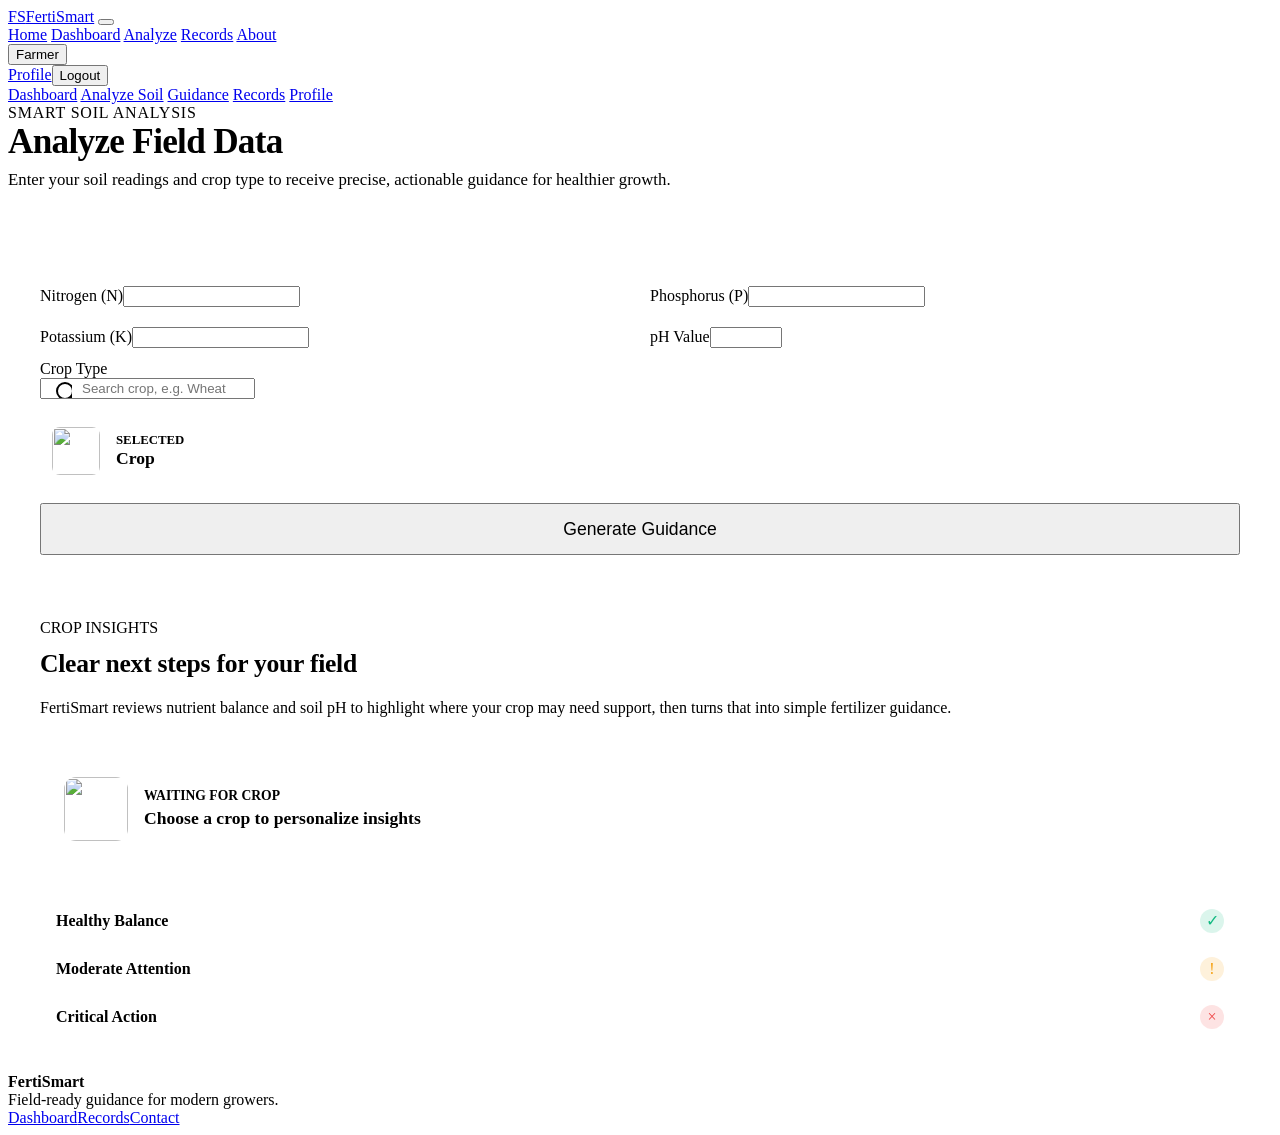
==== src/main/resources/static/soil-form.html @ 0a73ecd1 "Initial FertiSmart Upload" ====
<!DOCTYPE html>
<html lang="en">
<head>
    <meta charset="UTF-8">
    <meta name="viewport" content="width=device-width, initial-scale=1.0">
    <title>Smart Soil Analysis | FertiSmart</title>
    <link rel="stylesheet" href="/css/styles.css">
</head>
<body data-page="soil">
<div class="site-shell">
    <nav class="navbar">
        <a class="brand" href="/index.html"><span class="brand-mark">FS</span><span>FertiSmart</span></a>
        <button class="nav-toggle" data-nav-toggle aria-label="Open menu"><span class="menu-bars"></span></button>
        <div class="nav-links">
            <a href="/index.html" data-current="home">Home</a>
            <a href="/dashboard.html" data-current="dashboard" data-auth-only>Dashboard</a>
            <a href="/soil-form.html" data-current="soil" data-auth-only>Analyze</a>
            <a href="/history.html" data-current="history" data-auth-only>Records</a>
            <a href="/about.html" data-current="about">About</a>
        </div>
        <div class="nav-actions">

            <div class="profile-menu" data-auth-only>
                <button class="profile-trigger" data-profile-trigger><img class="avatar" src="/images/ui/profile-placeholder.svg" alt=""><span data-username>Farmer</span></button>
                <div class="dropdown"><a href="/profile.html">Profile</a><button data-logout>Logout</button></div>
            </div>
        </div>
    </nav>
    <main class="main layout">
        <aside class="sidebar">
            <a href="/dashboard.html" data-current="dashboard">Dashboard</a>
            <a href="/soil-form.html" data-current="soil">Analyze Soil</a>
            <a href="/result.html" data-current="result">Guidance</a>
            <a href="/history.html" data-current="history">Records</a>
            <a href="/profile.html" data-current="profile">Profile</a>
        </aside>
        <section>
            <div class="page-title" style="margin-bottom: 40px; border-bottom: 1px solid var(--line); padding-bottom: 24px;">
                <span class="eyebrow" style="color: var(--brand); letter-spacing: 0.05em;">SMART SOIL ANALYSIS</span>
                <h1 style="font-size: 2.2rem; letter-spacing: -0.02em; margin: 0;">Analyze Field Data</h1>
                <p style="margin: 8px 0 0; color: var(--muted); font-size: 1.05rem;">Enter your soil readings and crop type to receive precise, actionable guidance for healthier growth.</p>
            </div>
            <div class="grid two" style="gap: 32px; align-items: flex-start;">
                <form class="form-card form" id="soilForm" style="padding: 32px; border-radius: 20px;">
                    <div style="display: grid; grid-template-columns: 1fr 1fr; gap: 20px; margin-bottom: 8px;">
                        <div class="field"><label for="nitrogen">Nitrogen (N)</label><input id="nitrogen" name="nitrogen" type="number" step="0.01" min="0" required></div>
                        <div class="field"><label for="phosphorus">Phosphorus (P)</label><input id="phosphorus" name="phosphorus" type="number" step="0.01" min="0" required></div>
                        <div class="field"><label for="potassium">Potassium (K)</label><input id="potassium" name="potassium" type="number" step="0.01" min="0" required></div>
                        <div class="field"><label for="phValue">pH Value</label><input id="phValue" name="phValue" type="number" step="0.01" min="0" max="14" required></div>
                    </div>
                    <div class="field crop-field" data-crop-selector style="margin-top: 12px;">
                        <label for="cropSearch">Crop Type</label>
                        <input id="cropType" name="cropType" type="hidden" required>
                        <div class="crop-search-wrap" style="position: relative;">
                            <input id="cropSearch" class="crop-search-input" type="text" autocomplete="off" placeholder="Search crop, e.g. Wheat" aria-autocomplete="list" aria-expanded="false" style="padding-left: 40px;">
                            <svg style="position: absolute; left: 14px; top: 50%; transform: translateY(-50%); color: var(--muted);" width="18" height="18" fill="none" stroke="currentColor" stroke-width="2"><circle cx="11" cy="11" r="8"/><path d="M21 21l-4.35-4.35"/></svg>
                        </div>
                        <div class="crop-suggestions" data-crop-suggestions role="listbox"></div>
                        <div class="selected-crop-card" data-selected-crop hidden style="margin-top: 16px; padding: 12px; border-radius: 12px; background: var(--surface-2); border: 1px solid var(--line); display: flex; align-items: center; gap: 16px;">
                            <img src="/images/crops/generic.svg" alt="" style="width: 48px; height: 48px; border-radius: 8px; object-fit: cover;">
                            <div>
                                <span style="display: block; font-size: 0.8rem; color: var(--muted); text-transform: uppercase; font-weight: 600;">Selected</span>
                                <strong style="font-size: 1.1rem; color: var(--text);">Crop</strong>
                            </div>
                        </div>
                    </div>
                    <div class="error-text"></div>
                    <button class="btn primary" type="submit" style="width: 100%; margin-top: 16px; height: 52px; font-size: 1.1rem;">Generate Guidance</button>
                </form>
                
                <aside class="card" style="padding: 32px; border-radius: 20px; background: linear-gradient(180deg, var(--surface) 0%, var(--surface-2) 100%);">
                    <span class="eyebrow" style="color: var(--brand);">CROP INSIGHTS</span>
                    <h2 style="font-size: 1.6rem; margin: 12px 0; letter-spacing: -0.01em;">Clear next steps for your field</h2>
                    <p style="color: var(--muted); line-height: 1.6; margin-bottom: 32px;">FertiSmart reviews nutrient balance and soil pH to highlight where your crop may need support, then turns that into simple fertilizer guidance.</p>
                    
                    <div class="analysis-crop-spotlight" data-analysis-crop style="display: flex; align-items: center; gap: 16px; padding: 24px; background: var(--surface); border-radius: 16px; border: 1px solid var(--line); box-shadow: var(--shadow); margin-bottom: 32px;">
                        <img src="/images/crops/generic.svg" alt="" style="width: 64px; height: 64px; border-radius: 12px; object-fit: cover; border: 1px solid var(--line);">
                        <div>
                            <span style="display: block; font-size: 0.85rem; color: var(--muted); font-weight: 600; text-transform: uppercase; margin-bottom: 4px;">Waiting for crop</span>
                            <strong style="color: var(--text); font-size: 1.1rem;">Choose a crop to personalize insights</strong>
                        </div>
                    </div>
                    
                    <div class="grid" style="gap: 12px;">
                        <div style="display: flex; align-items: center; justify-content: space-between; padding: 12px 16px; background: var(--surface); border-radius: 12px; border: 1px solid var(--line);">
                            <span style="font-weight: 600; color: var(--text);">Healthy Balance</span>
                            <div style="width: 24px; height: 24px; border-radius: 50%; background: color-mix(in srgb, #10B981 15%, transparent); color: #10B981; display: grid; place-items: center;">✓</div>
                        </div>
                        <div style="display: flex; align-items: center; justify-content: space-between; padding: 12px 16px; background: var(--surface); border-radius: 12px; border: 1px solid var(--line);">
                            <span style="font-weight: 600; color: var(--text);">Moderate Attention</span>
                            <div style="width: 24px; height: 24px; border-radius: 50%; background: color-mix(in srgb, #F59E0B 15%, transparent); color: #F59E0B; display: grid; place-items: center;">!</div>
                        </div>
                        <div style="display: flex; align-items: center; justify-content: space-between; padding: 12px 16px; background: var(--surface); border-radius: 12px; border: 1px solid var(--line);">
                            <span style="font-weight: 600; color: var(--text);">Critical Action</span>
                            <div style="width: 24px; height: 24px; border-radius: 50%; background: color-mix(in srgb, #EF4444 15%, transparent); color: #EF4444; display: grid; place-items: center;">×</div>
                        </div>
                    </div>
                </aside>
            </div>
        </section>
    </main>
    <footer class="footer">
        <div class="footer-inner">
            <div><strong>FertiSmart</strong><br>Field-ready guidance for modern growers.</div>
            <div class="footer-links"><a href="/dashboard.html">Dashboard</a><a href="/history.html">Records</a><a href="/about.html">Contact</a></div>
        </div>
    </footer>
</div>
<div class="loader"><div class="spinner"></div></div>
<div class="toast-stack"></div>
<script src="/js/app.js"></script>
</body>
</html>
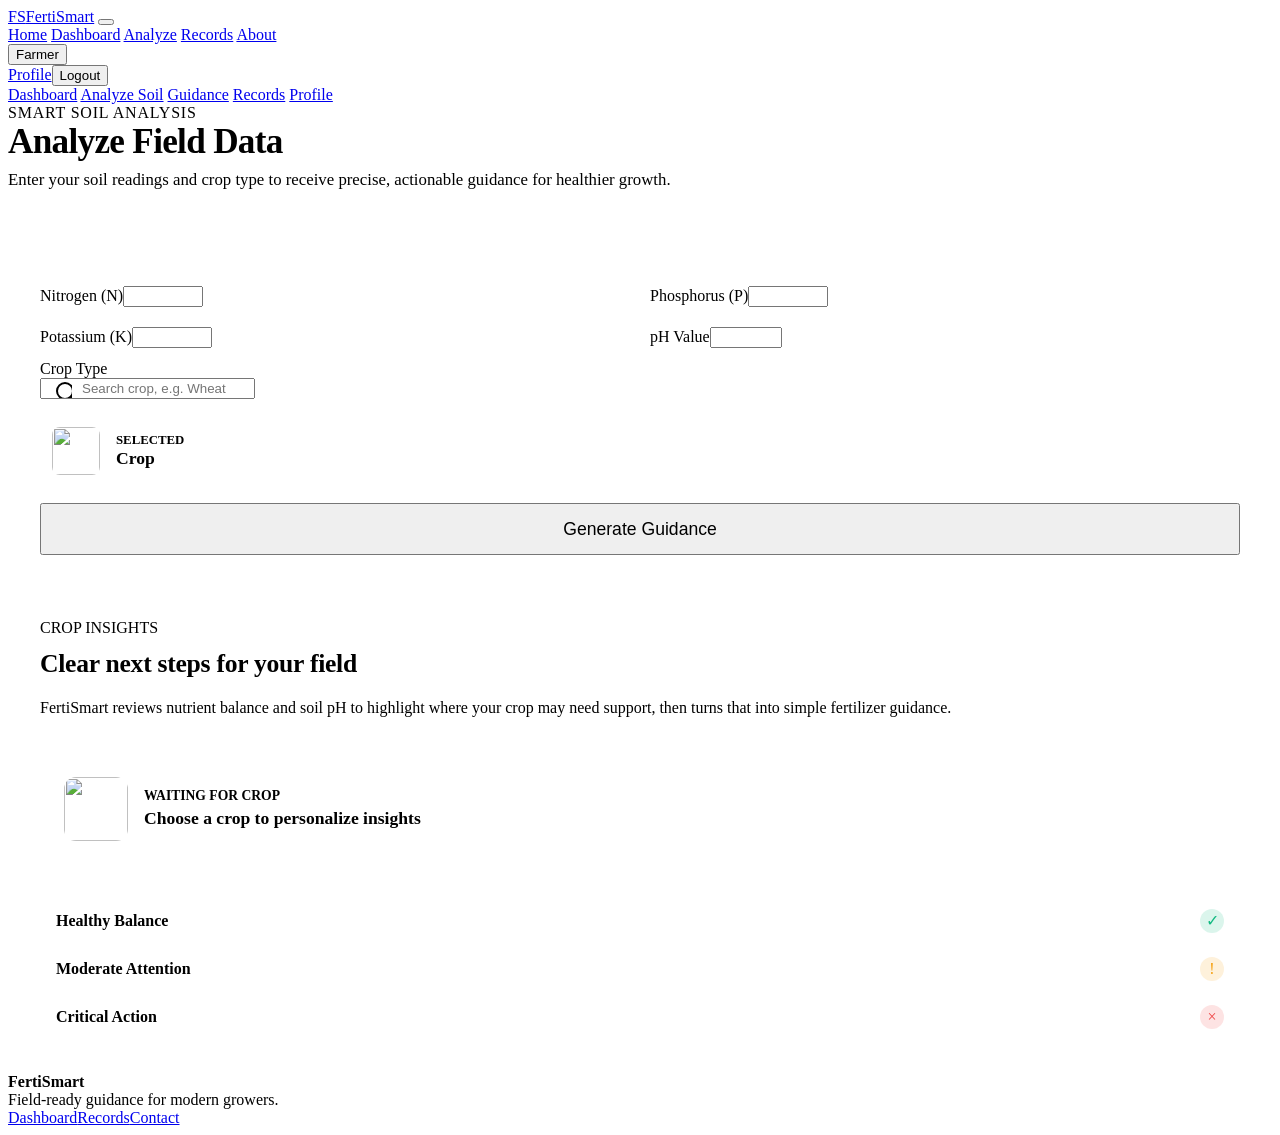
==== commit 91d2e6c9: "Add frontend and backend soil input range checks" ====
--- a/src/main/resources/static/soil-form.html
+++ b/src/main/resources/static/soil-form.html
@@ -43,9 +43,9 @@
             <div class="grid two" style="gap: 32px; align-items: flex-start;">
                 <form class="form-card form" id="soilForm" style="padding: 32px; border-radius: 20px;">
                     <div style="display: grid; grid-template-columns: 1fr 1fr; gap: 20px; margin-bottom: 8px;">
-                        <div class="field"><label for="nitrogen">Nitrogen (N)</label><input id="nitrogen" name="nitrogen" type="number" step="0.01" min="0" required></div>
-                        <div class="field"><label for="phosphorus">Phosphorus (P)</label><input id="phosphorus" name="phosphorus" type="number" step="0.01" min="0" required></div>
-                        <div class="field"><label for="potassium">Potassium (K)</label><input id="potassium" name="potassium" type="number" step="0.01" min="0" required></div>
+                        <div class="field"><label for="nitrogen">Nitrogen (N)</label><input id="nitrogen" name="nitrogen" type="number" step="0.01" min="0" max="300" required></div>
+                        <div class="field"><label for="phosphorus">Phosphorus (P)</label><input id="phosphorus" name="phosphorus" type="number" step="0.01" min="0" max="300" required></div>
+                        <div class="field"><label for="potassium">Potassium (K)</label><input id="potassium" name="potassium" type="number" step="0.01" min="0" max="300" required></div>
                         <div class="field"><label for="phValue">pH Value</label><input id="phValue" name="phValue" type="number" step="0.01" min="0" max="14" required></div>
                     </div>
                     <div class="field crop-field" data-crop-selector style="margin-top: 12px;">
